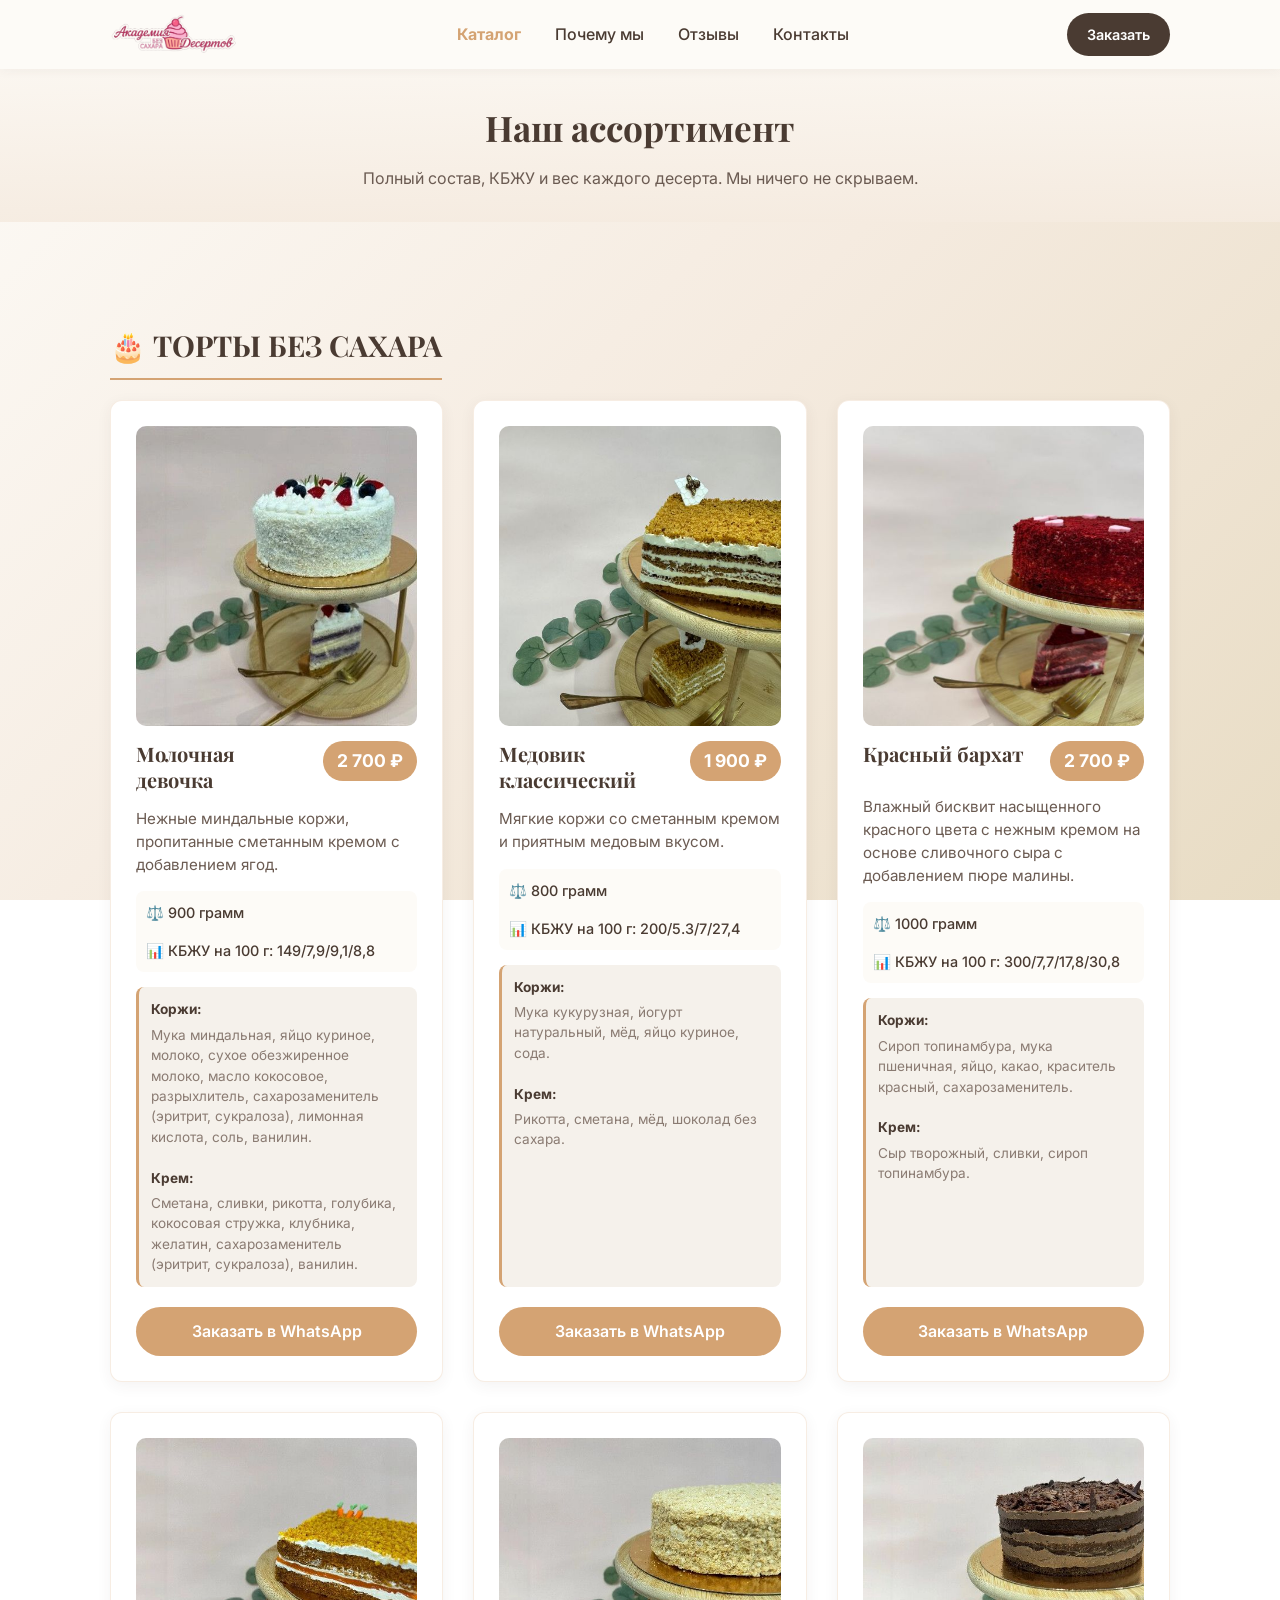
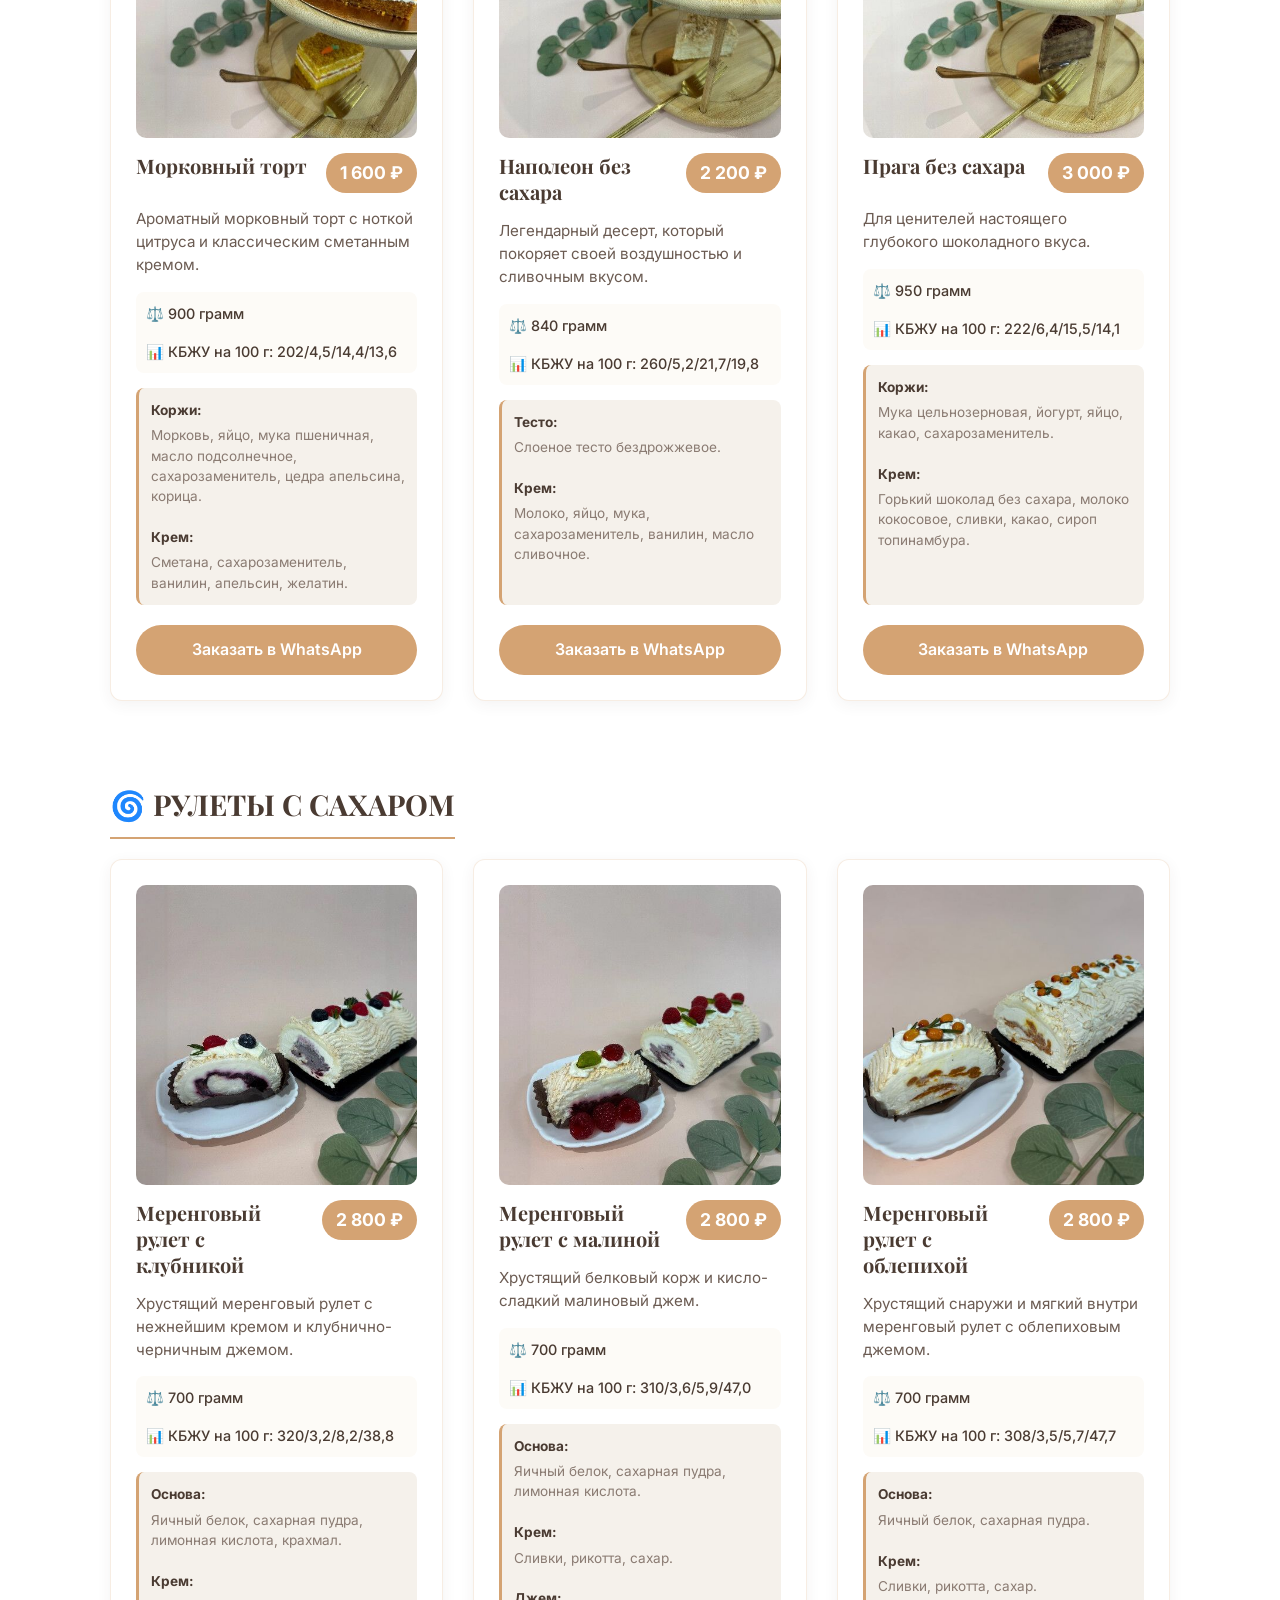
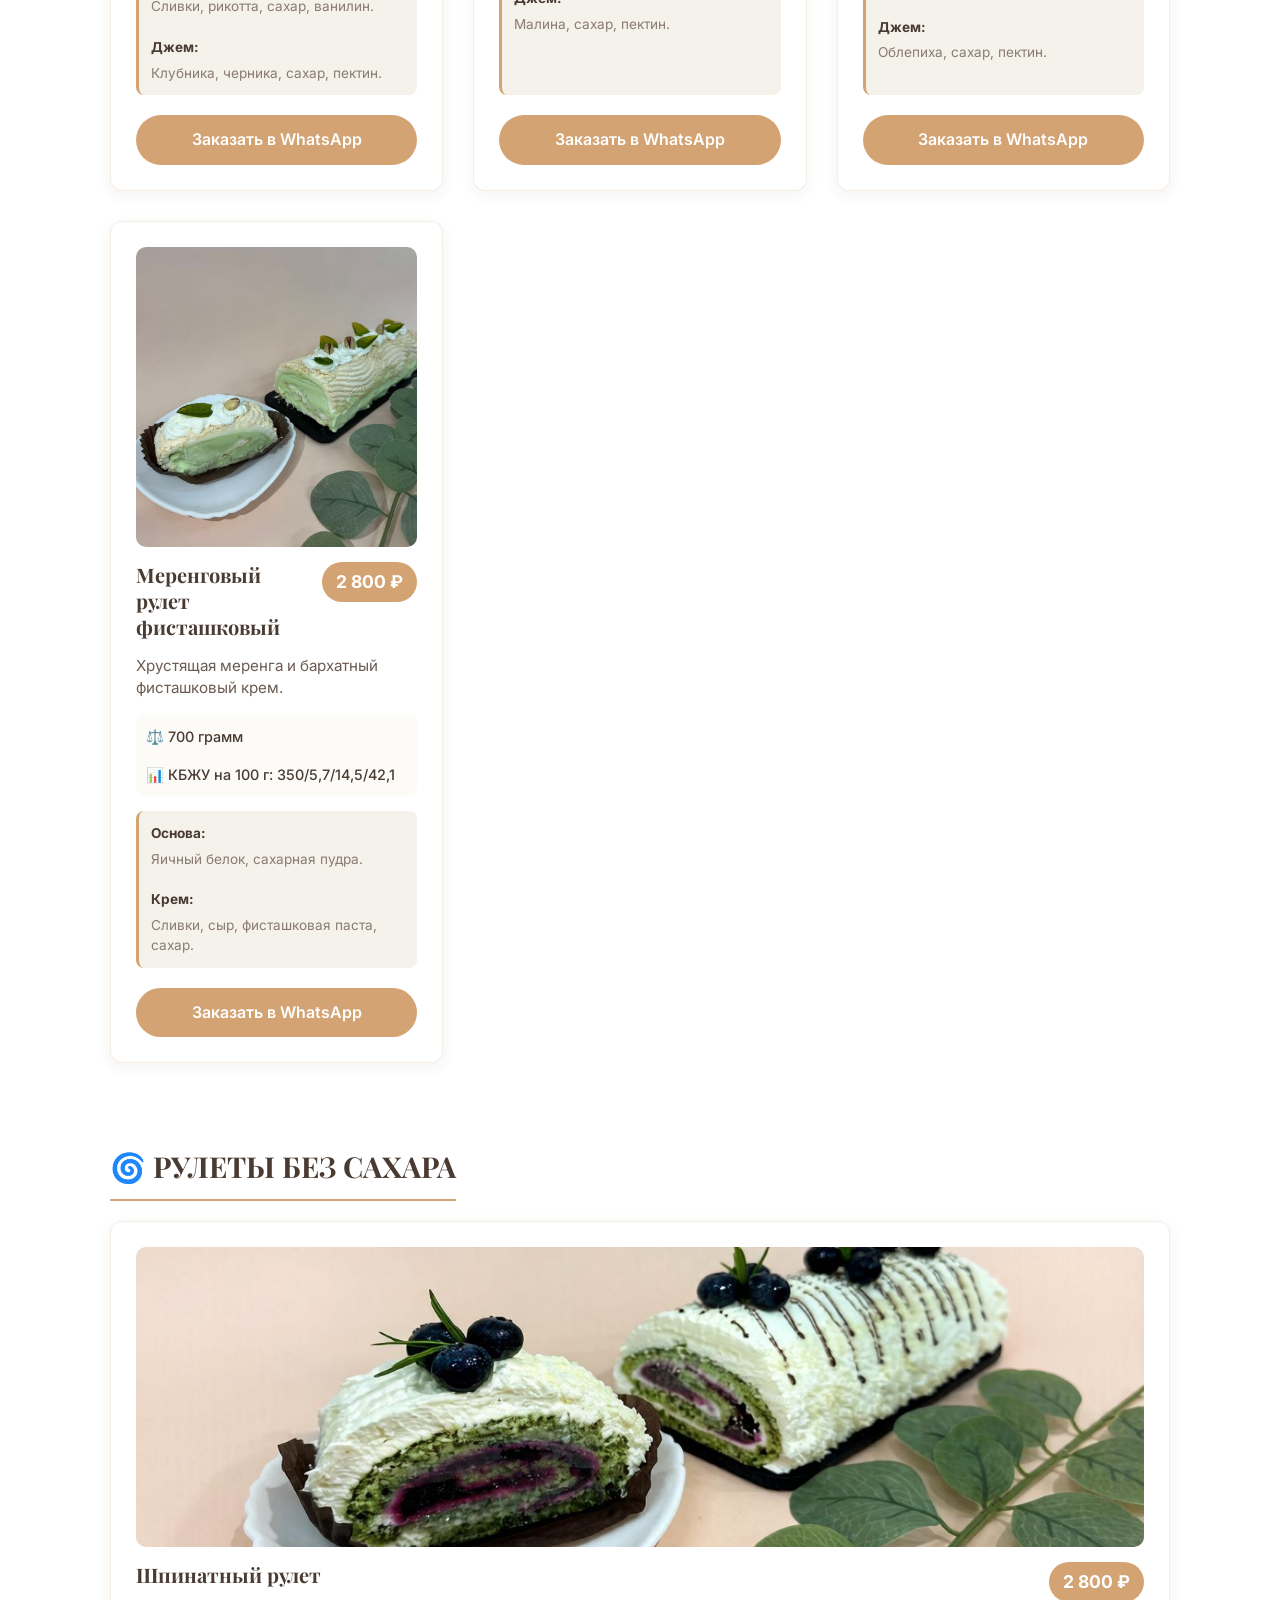
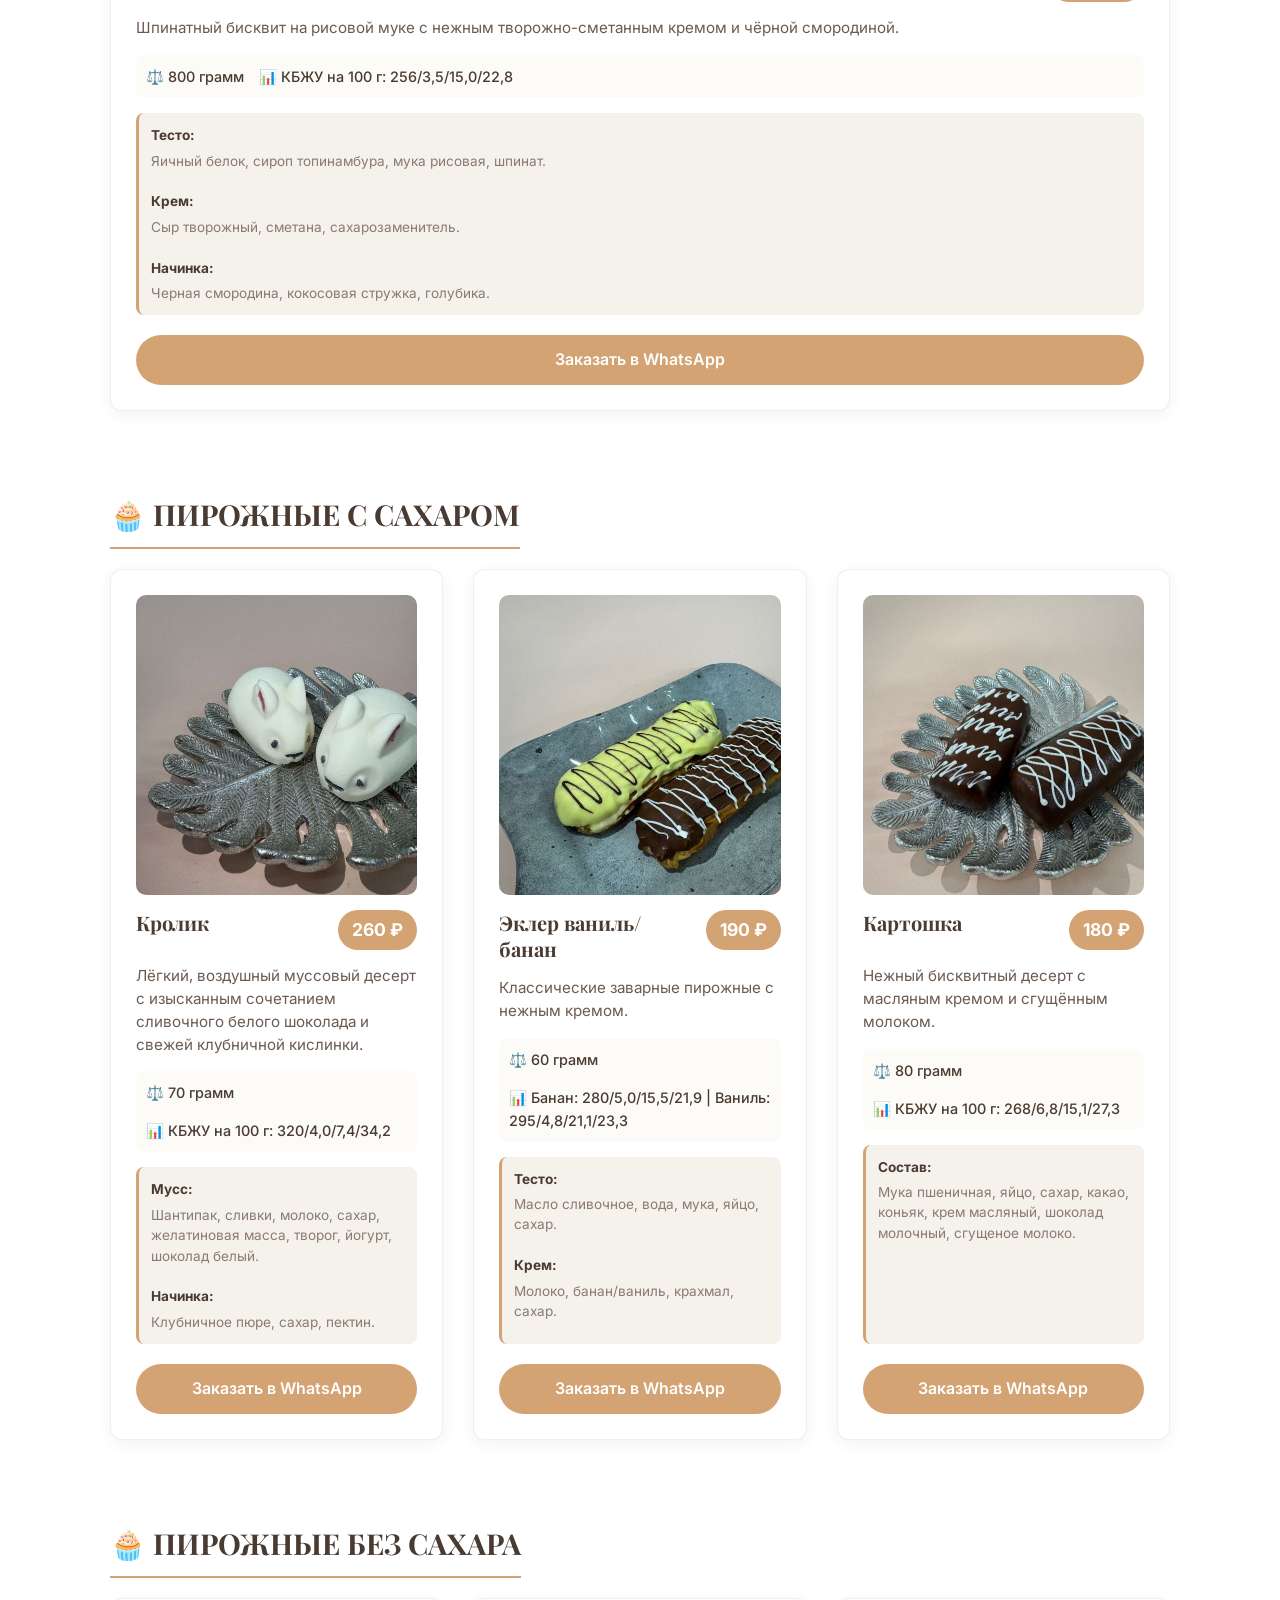
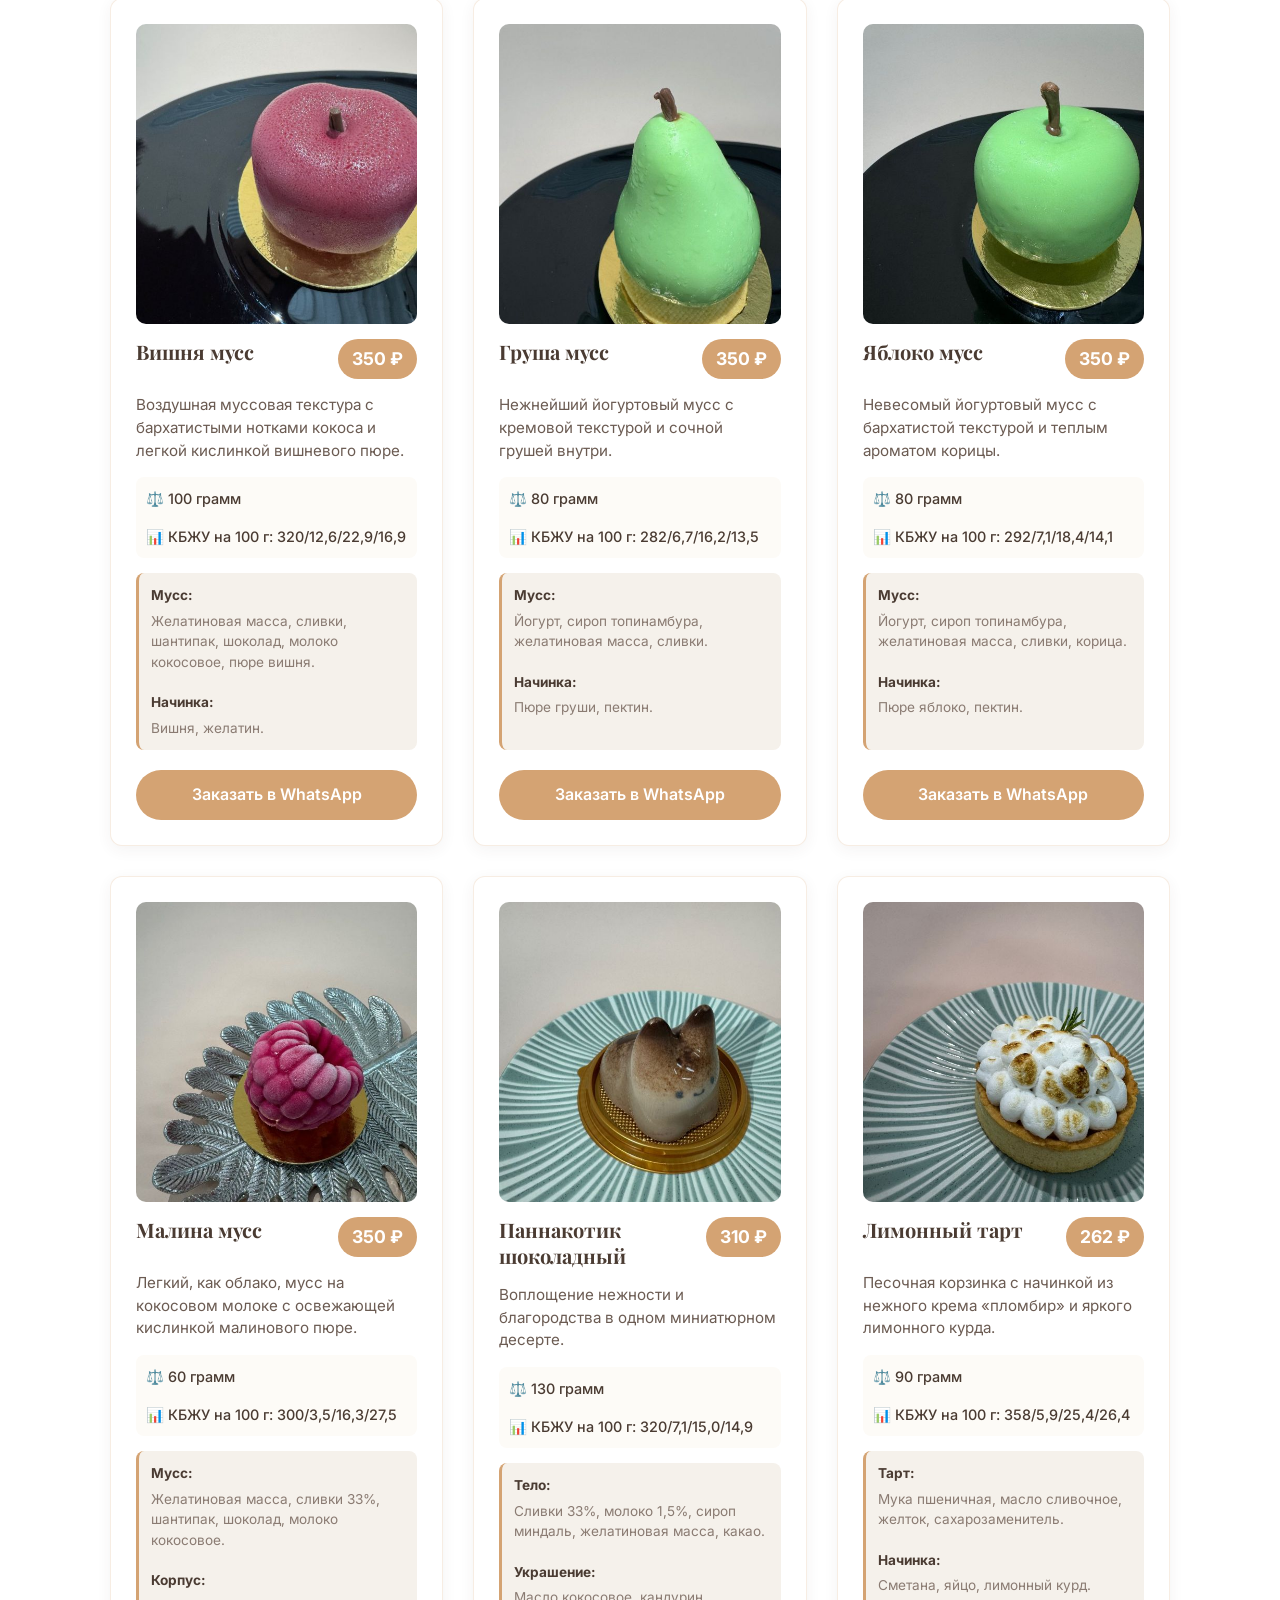
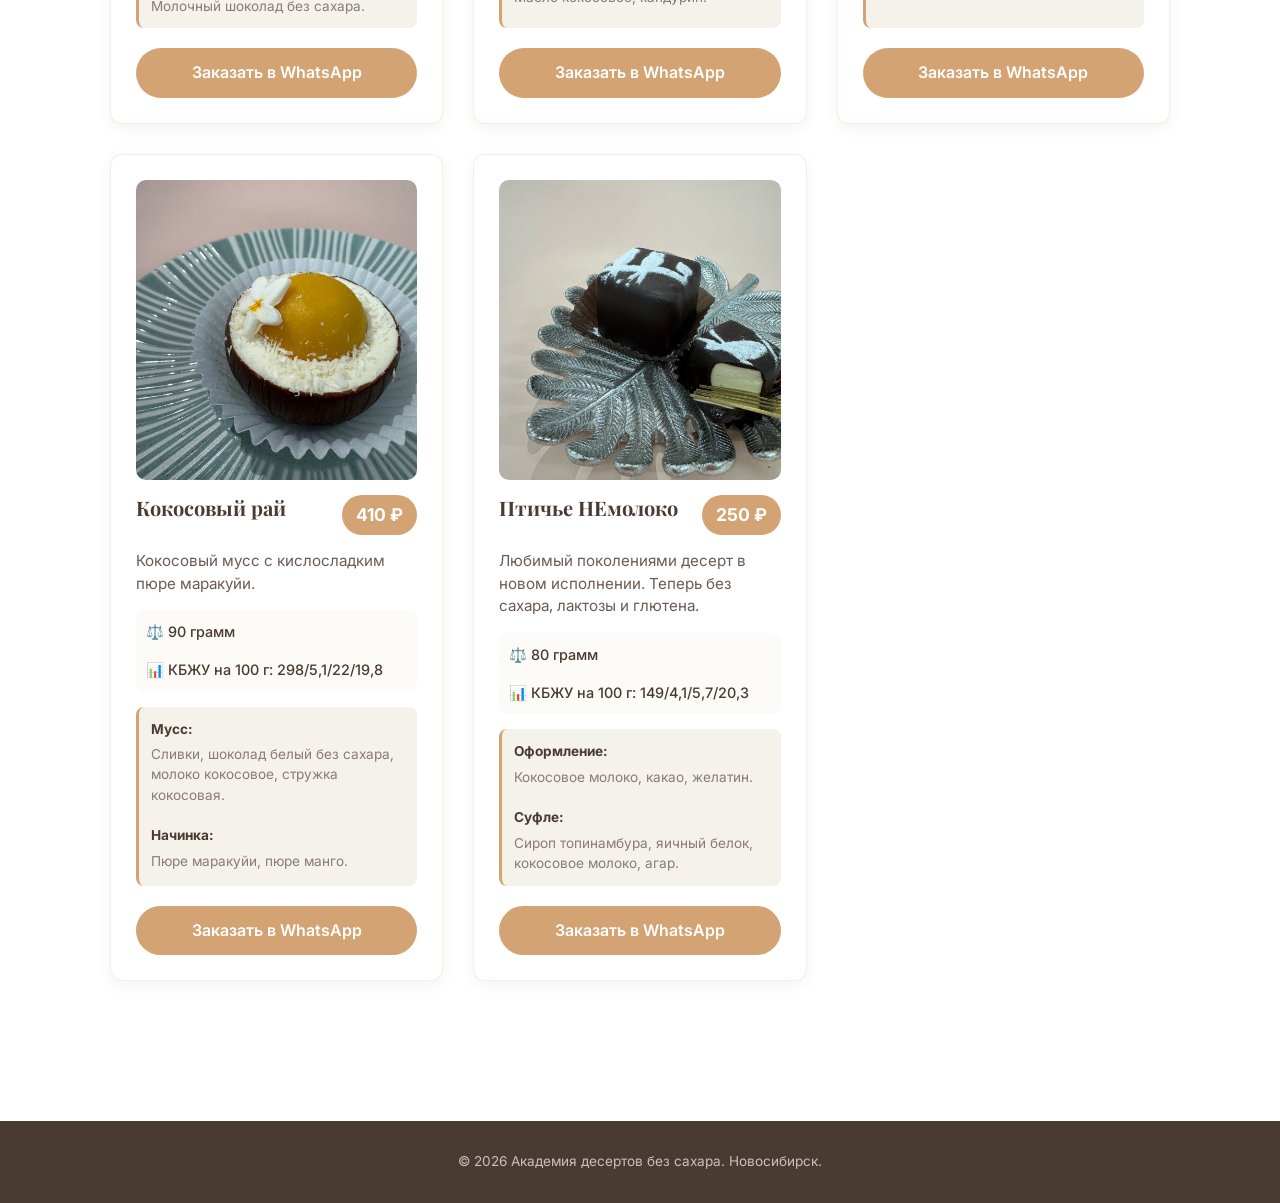
==== catalog.html @ bae2ceed "Add files via upload" ====
<!DOCTYPE html>
<html lang="ru">
<head>
    <meta charset="UTF-8">
    <meta name="viewport" content="width=device-width, initial-scale=1.0">
    <title>Каталог — Академия десертов без сахара</title>
    <link rel="stylesheet" href="style.css">
    <link href="https://fonts.googleapis.com/css2?family=Playfair+Display:wght@600;700&family=Inter:wght@400;500;600&display=swap" rel="stylesheet">
</head>
<body>

    <header class="header">
        <div class="container header-container">
            <a href="index.html" class="logo"><img src="img/logo.png" alt="Академия десертов"></a>
            <nav class="nav">
                <a href="catalog.html" class="active">Каталог</a>
                <a href="index.html#why-us">Почему мы</a>
                <a href="index.html#reviews">Отзывы</a>
                <a href="index.html#contacts">Контакты</a>
            </nav>
            <a href="order.html" class="btn btn-header">Заказать</a>
        </div>
    </header>

    <section class="catalog-header">
        <div class="container">
            <h1>Наш ассортимент</h1>
            <p>Полный состав, КБЖУ и вес каждого десерта. Мы ничего не скрываем.</p>
        </div>
    </section>

    <section class="section catalog-page">
        <div class="container">
            <div id="catalog-container"></div>
        </div>
    </section>

    <footer class="footer">
        <div class="container">
            <p style="opacity: 0.7; font-size: 0.85rem;">© 2026 Академия десертов без сахара. Новосибирск.</p>
        </div>
    </footer>

    <script src="script.js"></script>
</body>
</html>
---- style.css ----
* {
    margin: 0;
    padding: 0;
    box-sizing: border-box;
}

body {
    font-family: 'Inter', sans-serif;
    background: linear-gradient(135deg, #FDFBF7 0%, #F5EBE0 50%, #E8DCC4 100%);
    background-attachment: fixed;
    color: #4A3B32;
    line-height: 1.6;
    min-height: 100vh;
}

h1, h2, h3 {
    font-family: 'Playfair Display', serif;
}

.container {
    max-width: 1100px;
    margin: 0 auto;
    padding: 0 20px;
}

.header {
    position: fixed;
    top: 0;
    left: 0;
    width: 100%;
    background-color: rgba(253, 251, 247, 0.95);
    backdrop-filter: blur(10px);
    box-shadow: 0 2px 10px rgba(74, 59, 50, 0.05);
    z-index: 1000;
    padding: 12px 0;
}

.header-container {
    display: flex;
    justify-content: space-between;
    align-items: center;
}

.logo {
    display: flex;
    align-items: center;
    text-decoration: none;
    transition: opacity 0.3s;
}

.logo:hover {
    opacity: 0.8;
}

.logo img {
    height: 45px;
    width: auto;
    display: block;
}

.nav a {
    text-decoration: none;
    color: #4A3B32;
    margin: 0 15px;
    font-weight: 500;
    transition: color 0.3s;
}

.nav a:hover, .nav a.active {
    color: #D4A373;
}

.btn {
    display: inline-block;
    padding: 12px 28px;
    border-radius: 50px;
    text-decoration: none;
    font-weight: 600;
    transition: all 0.3s ease;
    text-align: center;
}

.btn-primary {
    background-color: #D4A373;
    color: #fff;
}

.btn-primary:hover {
    background-color: #c08e5e;
    transform: translateY(-2px);
}

.btn-secondary {
    background-color: transparent;
    border: 2px solid #4A3B32;
    color: #4A3B32;
}

.btn-secondary:hover {
    background-color: #4A3B32;
    color: #fff;
}

.btn-header {
    background-color: #4A3B32;
    color: #fff;
    padding: 10px 20px;
    font-size: 0.9rem;
}

.hero {
    padding: 160px 0 100px;
    text-align: center;
    background: linear-gradient(rgba(253, 251, 247, 0.85), rgba(253, 251, 247, 0.9));
}

.hero h1 {
    font-size: 3rem;
    margin-bottom: 20px;
    color: #4A3B32;
}

.hero .subtitle {
    font-size: 1.2rem;
    max-width: 700px;
    margin: 0 auto 40px;
    color: #6B5B52;
}

.trust-badge {
    display: inline-block;
    margin-top: 25px;
    padding: 8px 20px;
    background: rgba(255, 255, 255, 0.6);
    border-radius: 50px;
    font-size: 0.9rem;
    font-weight: 600;
    color: #4A3B32;
    backdrop-filter: blur(5px);
}

.section {
    padding: 80px 0;
}

.section-title {
    font-size: 2.2rem;
    text-align: center;
    margin-bottom: 20px;
}

.section-text {
    text-align: center;
    max-width: 700px;
    margin: 0 auto 50px;
    color: #6B5B52;
    font-size: 1.1rem;
}

.why-us {
    background-color: rgba(245, 241, 235, 0.7);
}

.features {
    display: grid;
    grid-template-columns: repeat(auto-fit, minmax(280px, 1fr));
    gap: 30px;
}

.feature-card {
    background: #fff;
    padding: 30px;
    border-radius: 15px;
    text-align: center;
    box-shadow: 0 5px 20px rgba(74, 59, 50, 0.05);
}

.feature-icon {
    font-size: 2.5rem;
    margin-bottom: 15px;
}

.feature-card h3 {
    margin-bottom: 15px;
    font-size: 1.3rem;
}

.hits-section {
    background-color: #F5F1EB;
    border-radius: 20px;
    margin: 0 20px;
}

.catalog-grid {
    display: grid;
    grid-template-columns: repeat(auto-fit, minmax(280px, 1fr));
    gap: 30px;
    margin-bottom: 40px;
}

.product-card {
    background: #fff;
    padding: 25px;
    border-radius: 15px;
    text-align: center;
    box-shadow: 0 5px 15px rgba(74, 59, 50, 0.05);
    transition: transform 0.3s ease;
}

.product-card:hover {
    transform: translateY(-5px);
}

.product-img {
    width: 100%;
    height: 300px;
    object-fit: cover;
    object-position: center;
    border-radius: 10px;
    margin-bottom: 15px;
    background-color: #eee;
}

.product-card h3 {
    font-size: 1.2rem;
    margin-bottom: 10px;
}

.price {
    font-weight: 700;
    color: #D4A373;
    font-size: 1.1rem;
    margin-bottom: 10px;
}

.description {
    font-size: 0.95rem;
    color: #6B5B52;
    margin-bottom: 20px;
}

.center-btn {
    text-align: center;
}

.reviews-grid {
    display: grid;
    grid-template-columns: repeat(auto-fit, minmax(300px, 1fr));
    gap: 30px;
}

.review-card {
    background: #fff;
    padding: 30px;
    border-radius: 15px;
    border-left: 4px solid #D4A373;
    box-shadow: 0 5px 15px rgba(74, 59, 50, 0.05);
}

.review-text {
    font-style: italic;
    margin-bottom: 15px;
    color: #4A3B32;
}

.review-author {
    font-weight: 600;
    color: #D4A373;
}

.final-cta {
    background: linear-gradient(135deg, #4A3B32 0%, #6B5B52 100%);
    text-align: center;
    border-radius: 20px;
    margin: 0 20px 40px;
}

.final-cta .section-title {
    color: #FDFBF7;
}

.final-cta .section-text {
    color: rgba(253, 251, 247, 0.85);
}

.contacts-wrapper {
    display: flex;
    flex-wrap: wrap;
    gap: 40px;
    justify-content: center;
    text-align: center;
}

.contact-info {
    flex: 1;
    min-width: 300px;
}

.contact-item {
    margin-bottom: 20px;
    font-size: 1.1rem;
}

.contact-item a {
    color: #4A3B32;
    text-decoration: none;
    font-weight: 600;
}

.footer {
    background-color: #4A3B32;
    color: #FDFBF7;
    text-align: center;
    padding: 30px 0;
    font-size: 0.9rem;
}

.catalog-header {
    padding: 100px 0 30px;
    text-align: center;
    background: linear-gradient(rgba(253, 251, 247, 0.9), rgba(245, 235, 224, 0.9));
}

.catalog-header h1 {
    font-size: 2.2rem;
    margin-bottom: 10px;
    color: #4A3B32;
}

.catalog-header p {
    font-size: 1rem;
    color: #6B5B52;
    margin-bottom: 0;
}

.catalog-page {
    padding: 60px 0 100px;
}

.nav a.active {
    color: #D4A373;
    font-weight: 700;
}

.category-title {
    font-family: 'Playfair Display', serif;
    font-size: 1.8rem;
    color: #4A3B32;
    margin: 40px 0 20px;
    padding-bottom: 10px;
    border-bottom: 2px solid #D4A373;
    display: inline-block;
}

.product-card-detailed {
    background: #fff;
    border-radius: 12px;
    padding: 25px;
    box-shadow: 0 4px 15px rgba(74, 59, 50, 0.06);
    display: flex;
    flex-direction: column;
    transition: transform 0.3s ease, box-shadow 0.3s ease;
    border: 1px solid rgba(212, 163, 115, 0.2);
}

.product-card-detailed:hover {
    transform: translateY(-4px);
    box-shadow: 0 8px 25px rgba(74, 59, 50, 0.1);
}

.card-header {
    display: flex;
    justify-content: space-between;
    align-items: flex-start;
    margin-bottom: 15px;
    gap: 15px;
}

.card-header h3 {
    font-size: 1.25rem;
    color: #4A3B32;
    margin: 0;
    line-height: 1.3;
}

.price-tag {
    background: #D4A373;
    color: #fff;
    padding: 6px 14px;
    border-radius: 20px;
    font-weight: 700;
    font-size: 1.1rem;
    white-space: nowrap;
}

.short-desc {
    color: #6B5B52;
    font-size: 0.95rem;
    margin-bottom: 15px;
    line-height: 1.5;
}

.product-meta {
    display: flex;
    flex-wrap: wrap;
    gap: 15px;
    margin-bottom: 15px;
    font-size: 0.9rem;
    color: #4A3B32;
    font-weight: 500;
    background: #FDFBF7;
    padding: 10px;
    border-radius: 8px;
}

.ingredients-box {
    font-size: 0.85rem;
    color: #8A7B72;
    line-height: 1.5;
    margin-bottom: 20px;
    flex-grow: 1;
    background: #F5F1EB;
    padding: 12px;
    border-radius: 8px;
    border-left: 3px solid #D4A373;
}

.ingredients-box strong {
    color: #4A3B32;
    display: block;
    margin-bottom: 5px;
}

.full-width {
    width: 100%;
    margin-top: auto;
}

.order-header {
    padding: 140px 0 40px;
    text-align: center;
    background: linear-gradient(rgba(253, 251, 247, 0.9), rgba(245, 235, 224, 0.9));
}

.order-header h1 {
    font-size: 2.5rem;
    margin-bottom: 15px;
    color: #4A3B32;
}

.order-header p {
    font-size: 1.1rem;
    color: #6B5B52;
}

.order-methods {
    padding: 60px 0 80px;
}

.order-card {
    background: #fff;
    border-radius: 20px;
    padding: 40px;
    margin-bottom: 30px;
    text-align: center;
    box-shadow: 0 5px 20px rgba(74, 59, 50, 0.08);
    border-left: 5px solid transparent;
    transition: transform 0.3s ease, box-shadow 0.3s ease;
}

.order-card:hover {
    transform: translateY(-5px);
    box-shadow: 0 10px 30px rgba(74, 59, 50, 0.12);
}

.order-card.yandex { border-left-color: #FC3F1D; }
.order-card.whatsapp { border-left-color: #25D366; }
.order-card.max { border-left-color: #6C5CE7; }
.order-card.phone { border-left-color: #4A3B32; }

.order-icon {
    font-size: 4rem;
    margin-bottom: 20px;
}

.order-card h2 {
    font-size: 1.8rem;
    margin-bottom: 15px;
    color: #4A3B32;
}

.order-card p {
    font-size: 1rem;
    color: #6B5B52;
    margin-bottom: 25px;
    max-width: 500px;
    margin-left: auto;
    margin-right: auto;
}

.btn-yandex { background: #FC3F1D; color: #fff; padding: 15px 40px; font-size: 1.1rem; }
.btn-yandex:hover { background: #e63215; transform: translateY(-2px); }
.btn-whatsapp { background: #25D366; color: #fff; padding: 15px 40px; font-size: 1.1rem; }
.btn-whatsapp:hover { background: #12b856; transform: translateY(-2px); }
.btn-max { background: #6C5CE7; color: #fff; padding: 15px 40px; font-size: 1.1rem; }
.btn-max:hover { background: #5a4bd6; transform: translateY(-2px); }
.btn-phone { background: #4A3B32; color: #fff; padding: 15px 40px; font-size: 1.1rem; }
.btn-phone:hover { background: #3d3029; transform: translateY(-2px); }

.order-info {
    background: #F5F1EB;
    border-radius: 20px;
    margin: 0 20px 40px;
}

.info-grid {
    display: grid;
    grid-template-columns: repeat(auto-fit, minmax(250px, 1fr));
    gap: 30px;
    margin-top: 40px;
}

.info-item {
    text-align: center;
    padding: 30px;
}

.info-number {
    width: 60px;
    height: 60px;
    background: #D4A373;
    color: #fff;
    border-radius: 50%;
    display: flex;
    align-items: center;
    justify-content: center;
    font-size: 1.5rem;
    font-weight: 700;
    margin: 0 auto 20px;
}

.info-item h3 {
    font-size: 1.3rem;
    margin-bottom: 10px;
    color: #4A3B32;
}

.info-item p {
    color: #6B5B52;
}

@media (max-width: 768px) {
    .header-container {
        flex-direction: column;
        gap: 12px;
    }
    .nav {
        display: flex;
        flex-wrap: wrap;
        justify-content: center;
        gap: 10px;
    }
    .nav a { margin: 0; font-size: 0.9rem; }
    .hero { padding: 180px 0 80px; }
    .hero h1 { font-size: 2rem; }
    .section { padding: 60px 0; }
    .trust-badge { font-size: 0.8rem; padding: 6px 15px; }
    .final-cta { margin: 0 0 40px; border-radius: 0; }
    .hits-section { margin: 0; border-radius: 0; }
    .card-header { flex-direction: column; }
    .price-tag { align-self: flex-start; margin-top: 5px; }
    .order-header { padding: 120px 0 30px; }
    .order-header h1 { font-size: 1.8rem; }
    .order-card { padding: 30px 20px; }
    .order-icon { font-size: 3rem; }
    .order-card h2 { font-size: 1.4rem; }
    .order-info { margin: 0 0 40px; border-radius: 0; }
    .logo img { height: 35px; }
}
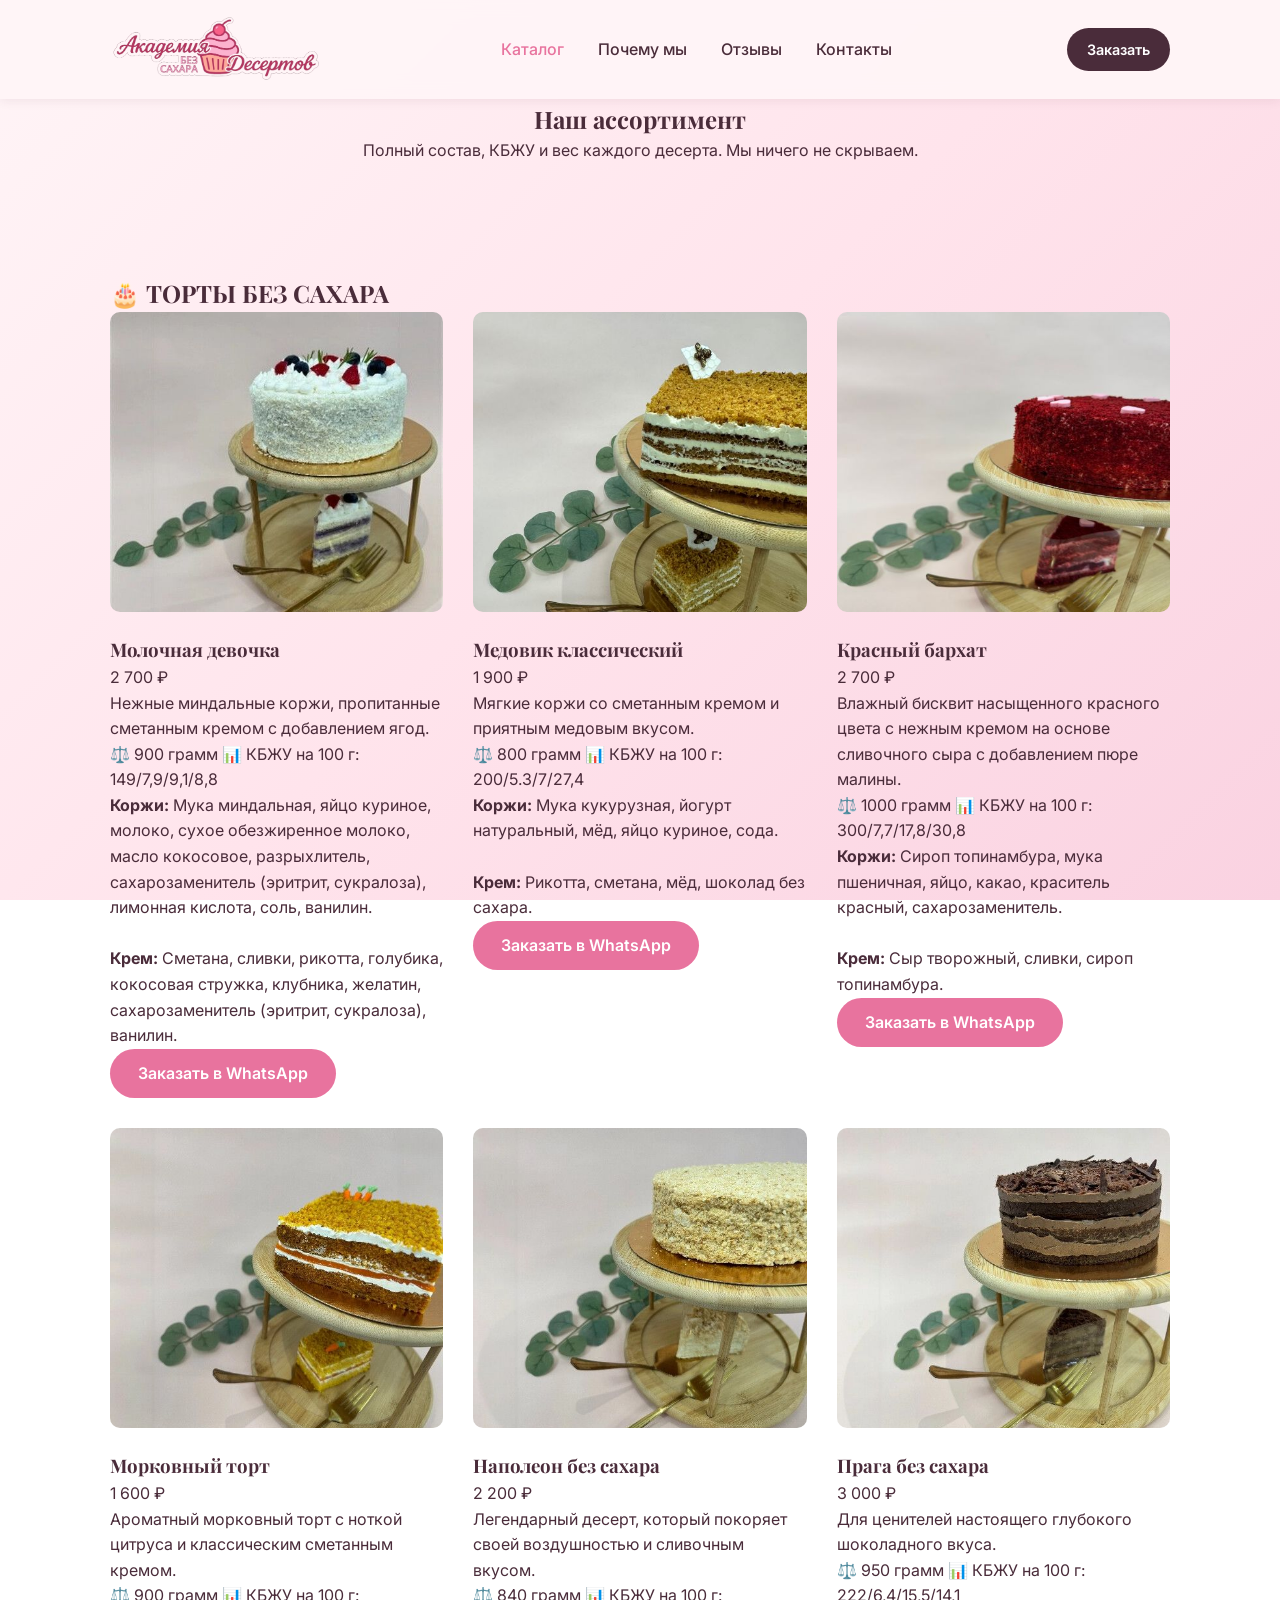
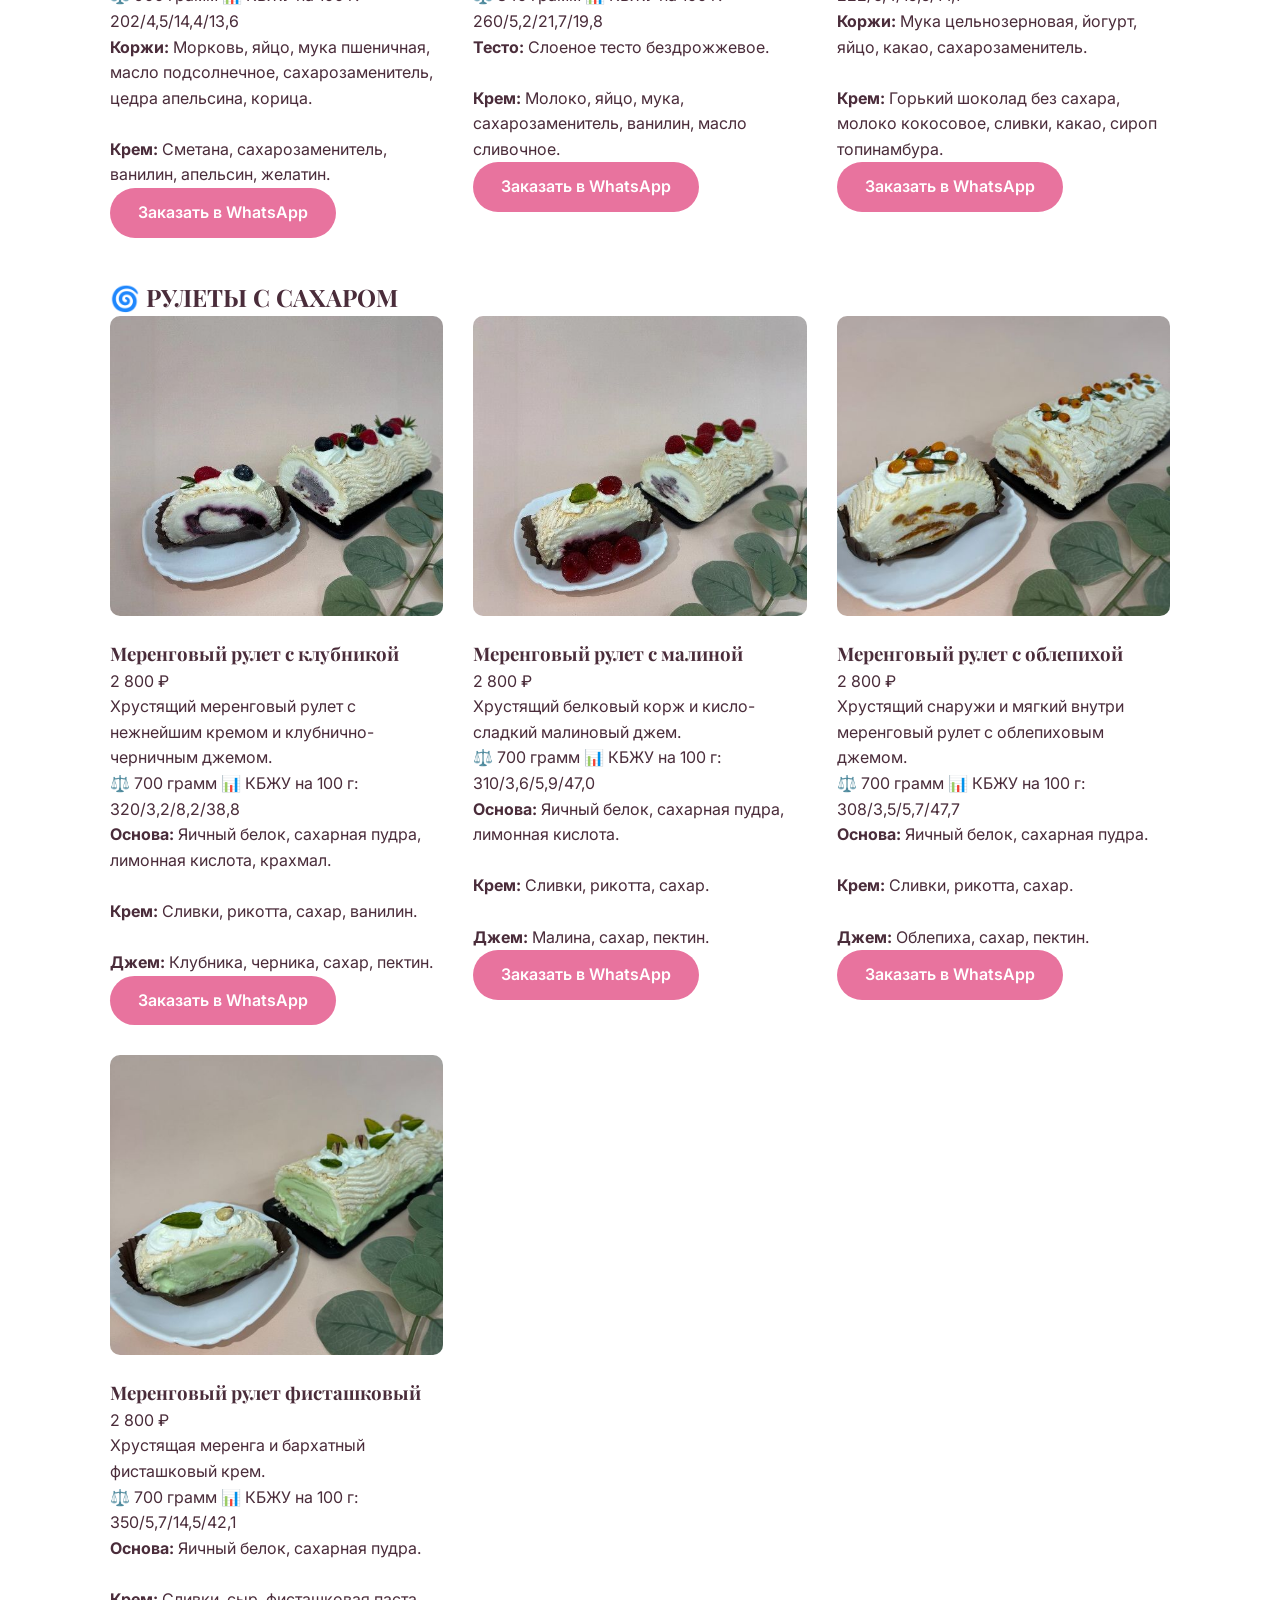
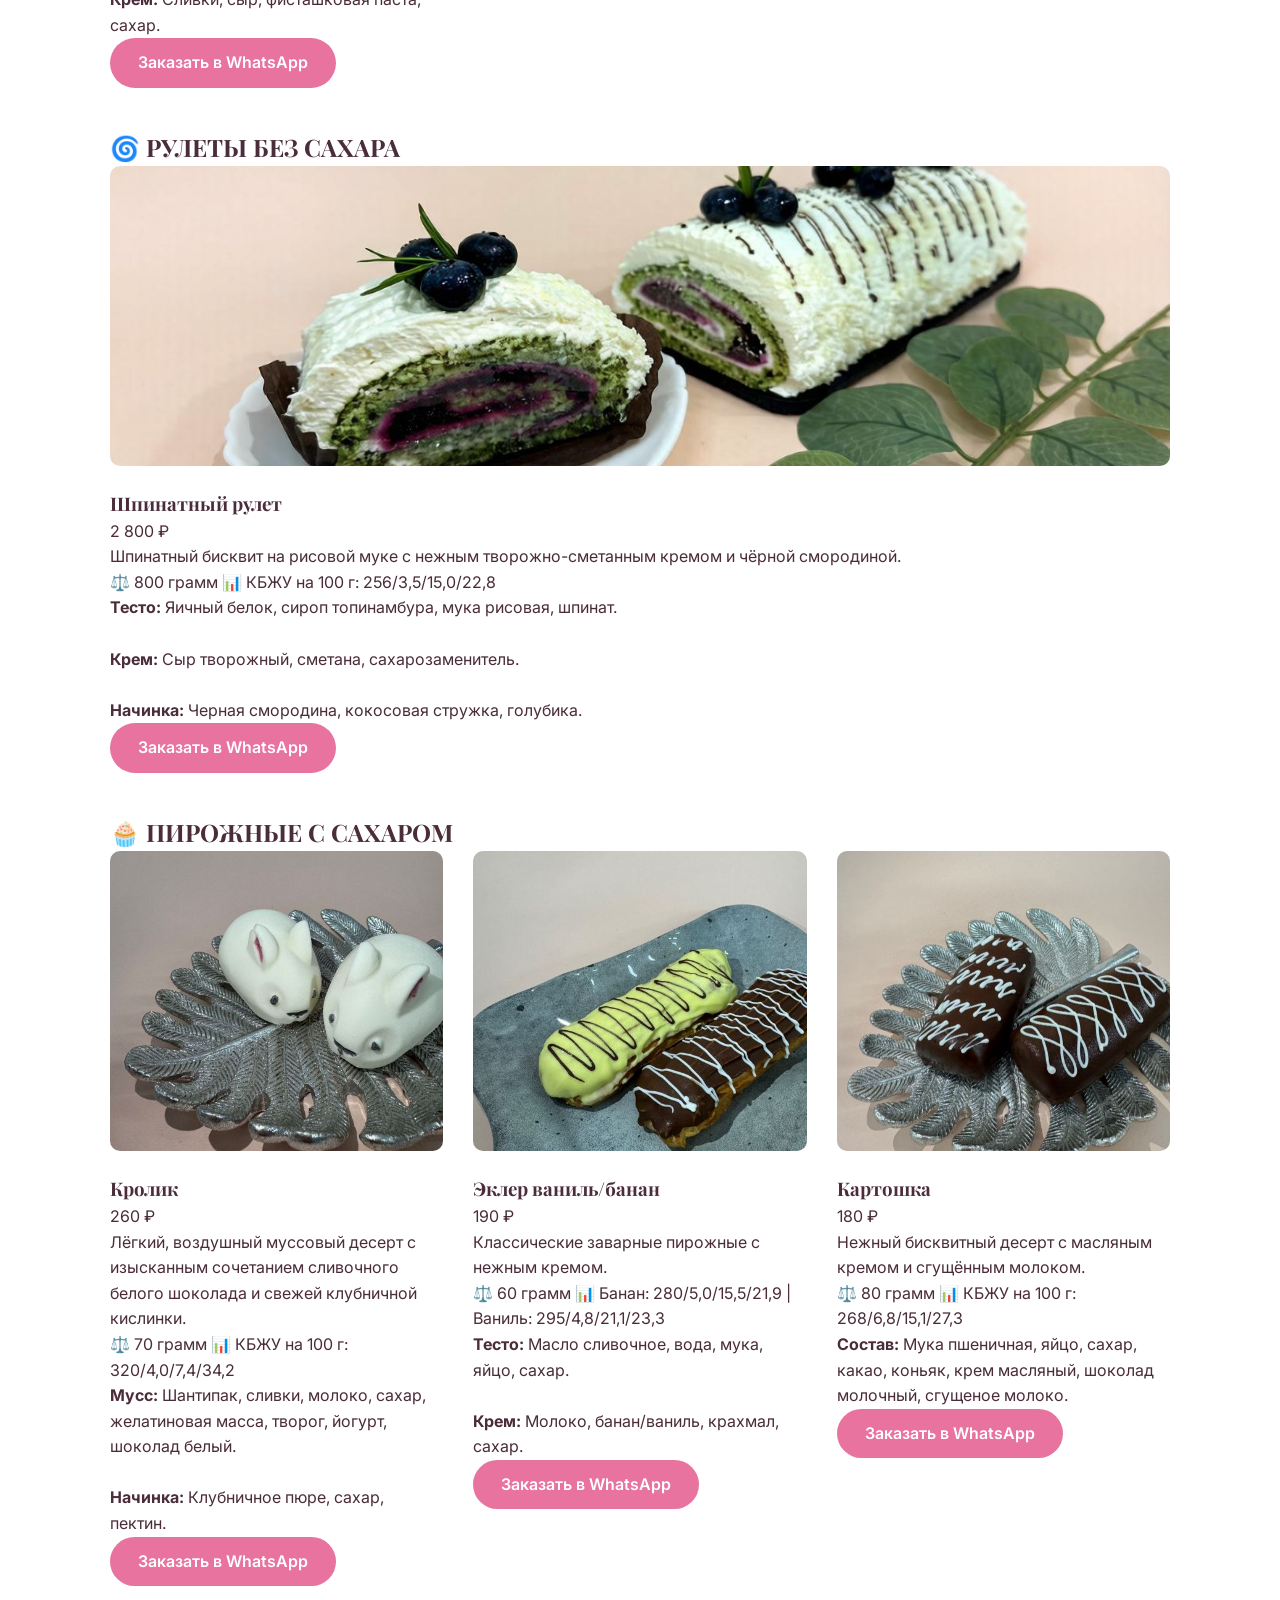
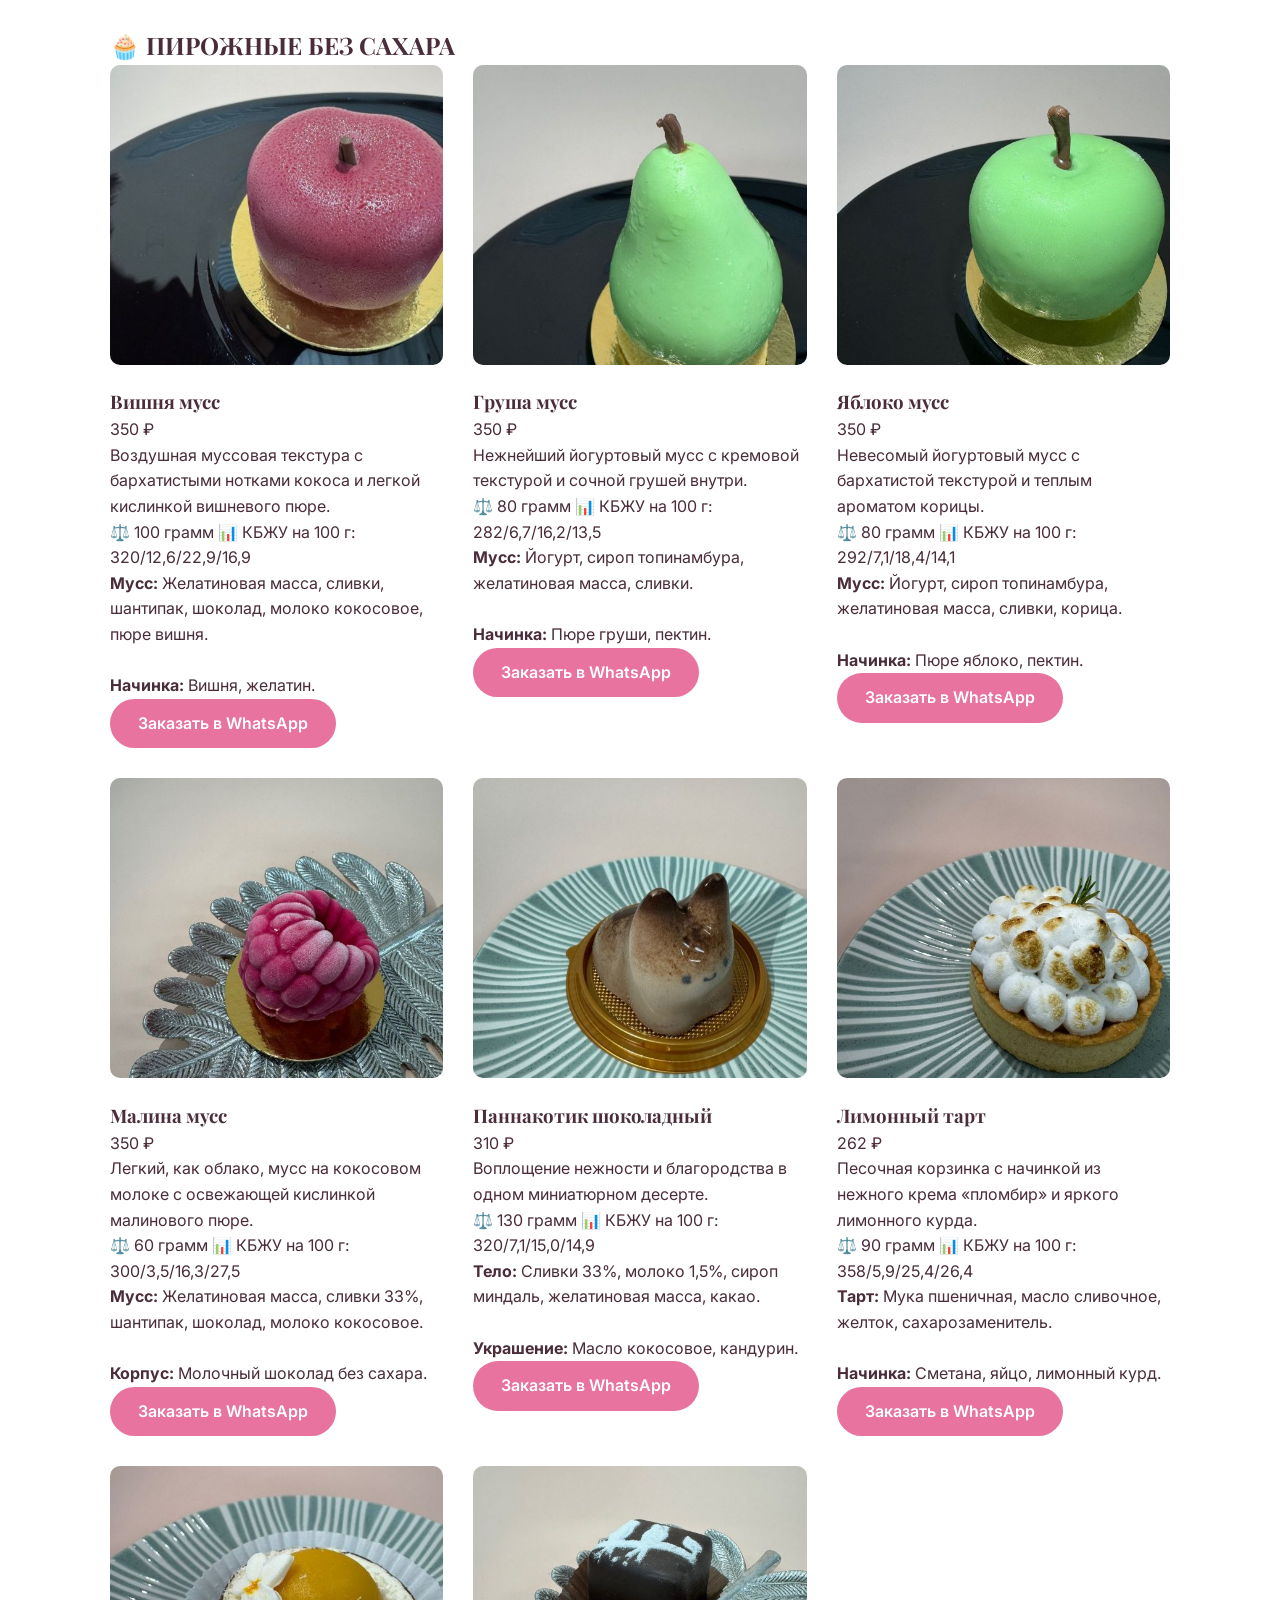
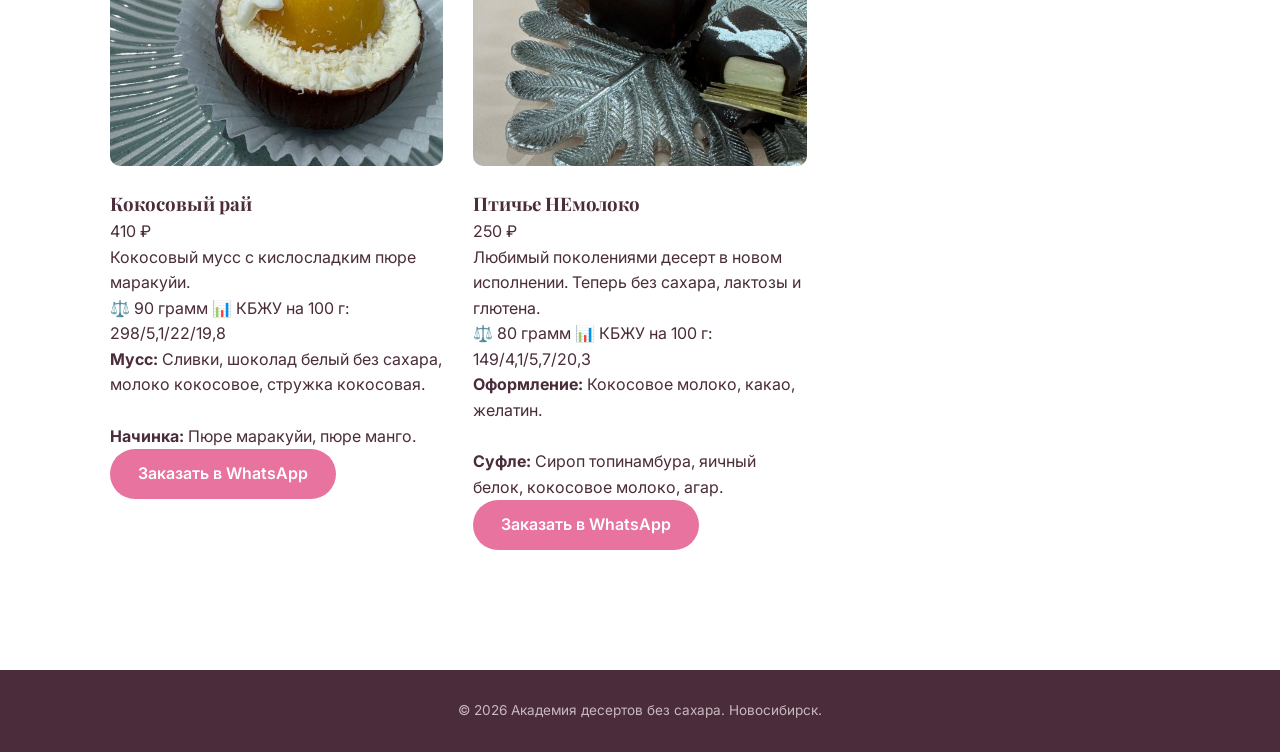
==== commit edde7819: "catalog.html" ====
--- a/catalog.html
+++ b/catalog.html
@@ -42,5 +42,18 @@
     </footer>
 
     <script src="script.js"></script>
+    <!-- Yandex.Metrika counter -->
+<script type="text/javascript">
+    (function(m,e,t,r,i,k,a){
+        m[i]=m[i]||function(){(m[i].a=m[i].a||[]).push(arguments)};
+        m[i].l=1*new Date();
+        for (var j = 0; j < document.scripts.length; j++) {if (document.scripts[j].src === r) { return; }}
+        k=e.createElement(t),a=e.getElementsByTagName(t)[0],k.async=1,k.src=r,a.parentNode.insertBefore(k,a)
+    })(window, document,'script','https://mc.yandex.ru/metrika/tag.js?id=114155155', 'ym');
+
+    ym(114155155, 'init', {ssr:true, webvisor:true, clickmap:true, ecommerce:"dataLayer", referrer: document.referrer, url: location.href, accurateTrackBounce:true, trackLinks:true});
+</script>
+<noscript><div><img src="https://mc.yandex.ru/watch/114155155" style="position:absolute; left:-9999px;" alt="" /></div></noscript>
+<!-- /Yandex.Metrika counter -->
 </body>
-</html>+</html>
--- a/style.css
+++ b/style.css
@@ -6,9 +6,9 @@
 
 body {
     font-family: 'Inter', sans-serif;
-    background: linear-gradient(135deg, #FDFBF7 0%, #F5EBE0 50%, #E8DCC4 100%);
+    background: linear-gradient(135deg, #FFF5F7 0%, #FFE4EC 50%, #FAD2E1 100%);
     background-attachment: fixed;
-    color: #4A3B32;
+    color: #4A2C3A;
     line-height: 1.6;
     min-height: 100vh;
 }
@@ -28,9 +28,9 @@
     top: 0;
     left: 0;
     width: 100%;
-    background-color: rgba(253, 251, 247, 0.95);
+    background-color: rgba(255, 245, 247, 0.95);
     backdrop-filter: blur(10px);
-    box-shadow: 0 2px 10px rgba(74, 59, 50, 0.05);
+    box-shadow: 0 2px 10px rgba(74, 44, 58, 0.08);
     z-index: 1000;
     padding: 12px 0;
 }
@@ -53,21 +53,21 @@
 }
 
 .logo img {
-    height: 45px;
+    height: 75px;
     width: auto;
     display: block;
 }
 
 .nav a {
     text-decoration: none;
-    color: #4A3B32;
+    color: #4A2C3A;
     margin: 0 15px;
     font-weight: 500;
     transition: color 0.3s;
 }
 
 .nav a:hover, .nav a.active {
-    color: #D4A373;
+    color: #E8739E;
 }
 
 .btn {
@@ -81,28 +81,28 @@
 }
 
 .btn-primary {
-    background-color: #D4A373;
+    background-color: #E8739E;
     color: #fff;
 }
 
 .btn-primary:hover {
-    background-color: #c08e5e;
+    background-color: #D4637F;
     transform: translateY(-2px);
 }
 
 .btn-secondary {
     background-color: transparent;
-    border: 2px solid #4A3B32;
-    color: #4A3B32;
+    border: 2px solid #4A2C3A;
+    color: #4A2C3A;
 }
 
 .btn-secondary:hover {
-    background-color: #4A3B32;
+    background-color: #4A2C3A;
     color: #fff;
 }
 
 .btn-header {
-    background-color: #4A3B32;
+    background-color: #4A2C3A;
     color: #fff;
     padding: 10px 20px;
     font-size: 0.9rem;
@@ -111,31 +111,31 @@
 .hero {
     padding: 160px 0 100px;
     text-align: center;
-    background: linear-gradient(rgba(253, 251, 247, 0.85), rgba(253, 251, 247, 0.9));
+    background: linear-gradient(rgba(255, 245, 247, 0.85), rgba(255, 245, 247, 0.9));
 }
 
 .hero h1 {
     font-size: 3rem;
     margin-bottom: 20px;
-    color: #4A3B32;
+    color: #4A2C3A;
 }
 
 .hero .subtitle {
     font-size: 1.2rem;
     max-width: 700px;
     margin: 0 auto 40px;
-    color: #6B5B52;
+    color: #6B4A58;
 }
 
 .trust-badge {
     display: inline-block;
     margin-top: 25px;
     padding: 8px 20px;
-    background: rgba(255, 255, 255, 0.6);
+    background: rgba(255, 255, 255, 0.7);
     border-radius: 50px;
     font-size: 0.9rem;
     font-weight: 600;
-    color: #4A3B32;
+    color: #4A2C3A;
     backdrop-filter: blur(5px);
 }
 
@@ -153,12 +153,12 @@
     text-align: center;
     max-width: 700px;
     margin: 0 auto 50px;
-    color: #6B5B52;
+    color: #6B4A58;
     font-size: 1.1rem;
 }
 
 .why-us {
-    background-color: rgba(245, 241, 235, 0.7);
+    background-color: rgba(255, 228, 236, 0.5);
 }
 
 .features {
@@ -172,7 +172,7 @@
     padding: 30px;
     border-radius: 15px;
     text-align: center;
-    box-shadow: 0 5px 20px rgba(74, 59, 50, 0.05);
+    box-shadow: 0 5px 20px rgba(74, 44, 58, 0.08);
 }
 
 .feature-icon {
@@ -186,7 +186,7 @@
 }
 
 .hits-section {
-    background-color: #F5F1EB;
+    background-color: #FFE4EC;
     border-radius: 20px;
     margin: 0 20px;
 }
@@ -203,7 +203,7 @@
     padding: 25px;
     border-radius: 15px;
     text-align: center;
-    box-shadow: 0 5px 15px rgba(74, 59, 50, 0.05);
+    box-shadow: 0 5px 15px rgba(74, 44, 58, 0.08);
     transition: transform 0.3s ease;
 }
 
@@ -218,7 +218,7 @@
     object-position: center;
     border-radius: 10px;
     margin-bottom: 15px;
-    background-color: #eee;
+    background-color: #f5d5e0;
 }
 
 .product-card h3 {
@@ -228,14 +228,14 @@
 
 .price {
     font-weight: 700;
-    color: #D4A373;
+    color: #E8739E;
     font-size: 1.1rem;
     margin-bottom: 10px;
 }
 
 .description {
     font-size: 0.95rem;
-    color: #6B5B52;
+    color: #6B4A58;
     margin-bottom: 20px;
 }
 
@@ -253,34 +253,34 @@
     background: #fff;
     padding: 30px;
     border-radius: 15px;
-    border-left: 4px solid #D4A373;
-    box-shadow: 0 5px 15px rgba(74, 59, 50, 0.05);
+    border-left: 4px solid #E8739E;
+    box-shadow: 0 5px 15px rgba(74, 44, 58, 0.08);
 }
 
 .review-text {
     font-style: italic;
     margin-bottom: 15px;
-    color: #4A3B32;
+    color: #4A2C3A;
 }
 
 .review-author {
     font-weight: 600;
-    color: #D4A373;
+    color: #E8739E;
 }
 
 .final-cta {
-    background: linear-gradient(135deg, #4A3B32 0%, #6B5B52 100%);
+    background: linear-gradient(135deg, #4A2C3A 0%, #6B4A58 100%);
     text-align: center;
     border-radius: 20px;
     margin: 0 20px 40px;
 }
 
 .final-cta .section-title {
-    color: #FDFBF7;
+    color: #FFF5F7;
 }
 
 .final-cta .section-text {
-    color: rgba(253, 251, 247, 0.85);
+    color: rgba(255, 245, 247, 0.9);
 }
 
 .contacts-wrapper {
@@ -302,14 +302,14 @@
 }
 
 .contact-item a {
-    color: #4A3B32;
+    color: #4A2C3A;
     text-decoration: none;
     font-weight: 600;
 }
 
 .footer {
-    background-color: #4A3B32;
-    color: #FDFBF7;
+    background-color: #4A2C3A;
+    color: #FFF5F7;
     text-align: center;
     padding: 30px 0;
     font-size: 0.9rem;
@@ -318,262 +318,4 @@
 .catalog-header {
     padding: 100px 0 30px;
     text-align: center;
-    background: linear-gradient(rgba(253, 251, 247, 0.9), rgba(245, 235, 224, 0.9));
-}
-
-.catalog-header h1 {
-    font-size: 2.2rem;
-    margin-bottom: 10px;
-    color: #4A3B32;
-}
-
-.catalog-header p {
-    font-size: 1rem;
-    color: #6B5B52;
-    margin-bottom: 0;
-}
-
-.catalog-page {
-    padding: 60px 0 100px;
-}
-
-.nav a.active {
-    color: #D4A373;
-    font-weight: 700;
-}
-
-.category-title {
-    font-family: 'Playfair Display', serif;
-    font-size: 1.8rem;
-    color: #4A3B32;
-    margin: 40px 0 20px;
-    padding-bottom: 10px;
-    border-bottom: 2px solid #D4A373;
-    display: inline-block;
-}
-
-.product-card-detailed {
-    background: #fff;
-    border-radius: 12px;
-    padding: 25px;
-    box-shadow: 0 4px 15px rgba(74, 59, 50, 0.06);
-    display: flex;
-    flex-direction: column;
-    transition: transform 0.3s ease, box-shadow 0.3s ease;
-    border: 1px solid rgba(212, 163, 115, 0.2);
-}
-
-.product-card-detailed:hover {
-    transform: translateY(-4px);
-    box-shadow: 0 8px 25px rgba(74, 59, 50, 0.1);
-}
-
-.card-header {
-    display: flex;
-    justify-content: space-between;
-    align-items: flex-start;
-    margin-bottom: 15px;
-    gap: 15px;
-}
-
-.card-header h3 {
-    font-size: 1.25rem;
-    color: #4A3B32;
-    margin: 0;
-    line-height: 1.3;
-}
-
-.price-tag {
-    background: #D4A373;
-    color: #fff;
-    padding: 6px 14px;
-    border-radius: 20px;
-    font-weight: 700;
-    font-size: 1.1rem;
-    white-space: nowrap;
-}
-
-.short-desc {
-    color: #6B5B52;
-    font-size: 0.95rem;
-    margin-bottom: 15px;
-    line-height: 1.5;
-}
-
-.product-meta {
-    display: flex;
-    flex-wrap: wrap;
-    gap: 15px;
-    margin-bottom: 15px;
-    font-size: 0.9rem;
-    color: #4A3B32;
-    font-weight: 500;
-    background: #FDFBF7;
-    padding: 10px;
-    border-radius: 8px;
-}
-
-.ingredients-box {
-    font-size: 0.85rem;
-    color: #8A7B72;
-    line-height: 1.5;
-    margin-bottom: 20px;
-    flex-grow: 1;
-    background: #F5F1EB;
-    padding: 12px;
-    border-radius: 8px;
-    border-left: 3px solid #D4A373;
-}
-
-.ingredients-box strong {
-    color: #4A3B32;
-    display: block;
-    margin-bottom: 5px;
-}
-
-.full-width {
-    width: 100%;
-    margin-top: auto;
-}
-
-.order-header {
-    padding: 140px 0 40px;
-    text-align: center;
-    background: linear-gradient(rgba(253, 251, 247, 0.9), rgba(245, 235, 224, 0.9));
-}
-
-.order-header h1 {
-    font-size: 2.5rem;
-    margin-bottom: 15px;
-    color: #4A3B32;
-}
-
-.order-header p {
-    font-size: 1.1rem;
-    color: #6B5B52;
-}
-
-.order-methods {
-    padding: 60px 0 80px;
-}
-
-.order-card {
-    background: #fff;
-    border-radius: 20px;
-    padding: 40px;
-    margin-bottom: 30px;
-    text-align: center;
-    box-shadow: 0 5px 20px rgba(74, 59, 50, 0.08);
-    border-left: 5px solid transparent;
-    transition: transform 0.3s ease, box-shadow 0.3s ease;
-}
-
-.order-card:hover {
-    transform: translateY(-5px);
-    box-shadow: 0 10px 30px rgba(74, 59, 50, 0.12);
-}
-
-.order-card.yandex { border-left-color: #FC3F1D; }
-.order-card.whatsapp { border-left-color: #25D366; }
-.order-card.max { border-left-color: #6C5CE7; }
-.order-card.phone { border-left-color: #4A3B32; }
-
-.order-icon {
-    font-size: 4rem;
-    margin-bottom: 20px;
-}
-
-.order-card h2 {
-    font-size: 1.8rem;
-    margin-bottom: 15px;
-    color: #4A3B32;
-}
-
-.order-card p {
-    font-size: 1rem;
-    color: #6B5B52;
-    margin-bottom: 25px;
-    max-width: 500px;
-    margin-left: auto;
-    margin-right: auto;
-}
-
-.btn-yandex { background: #FC3F1D; color: #fff; padding: 15px 40px; font-size: 1.1rem; }
-.btn-yandex:hover { background: #e63215; transform: translateY(-2px); }
-.btn-whatsapp { background: #25D366; color: #fff; padding: 15px 40px; font-size: 1.1rem; }
-.btn-whatsapp:hover { background: #12b856; transform: translateY(-2px); }
-.btn-max { background: #6C5CE7; color: #fff; padding: 15px 40px; font-size: 1.1rem; }
-.btn-max:hover { background: #5a4bd6; transform: translateY(-2px); }
-.btn-phone { background: #4A3B32; color: #fff; padding: 15px 40px; font-size: 1.1rem; }
-.btn-phone:hover { background: #3d3029; transform: translateY(-2px); }
-
-.order-info {
-    background: #F5F1EB;
-    border-radius: 20px;
-    margin: 0 20px 40px;
-}
-
-.info-grid {
-    display: grid;
-    grid-template-columns: repeat(auto-fit, minmax(250px, 1fr));
-    gap: 30px;
-    margin-top: 40px;
-}
-
-.info-item {
-    text-align: center;
-    padding: 30px;
-}
-
-.info-number {
-    width: 60px;
-    height: 60px;
-    background: #D4A373;
-    color: #fff;
-    border-radius: 50%;
-    display: flex;
-    align-items: center;
-    justify-content: center;
-    font-size: 1.5rem;
-    font-weight: 700;
-    margin: 0 auto 20px;
-}
-
-.info-item h3 {
-    font-size: 1.3rem;
-    margin-bottom: 10px;
-    color: #4A3B32;
-}
-
-.info-item p {
-    color: #6B5B52;
-}
-
-@media (max-width: 768px) {
-    .header-container {
-        flex-direction: column;
-        gap: 12px;
-    }
-    .nav {
-        display: flex;
-        flex-wrap: wrap;
-        justify-content: center;
-        gap: 10px;
-    }
-    .nav a { margin: 0; font-size: 0.9rem; }
-    .hero { padding: 180px 0 80px; }
-    .hero h1 { font-size: 2rem; }
-    .section { padding: 60px 0; }
-    .trust-badge { font-size: 0.8rem; padding: 6px 15px; }
-    .final-cta { margin: 0 0 40px; border-radius: 0; }
-    .hits-section { margin: 0; border-radius: 0; }
-    .card-header { flex-direction: column; }
-    .price-tag { align-self: flex-start; margin-top: 5px; }
-    .order-header { padding: 120px 0 30px; }
-    .order-header h1 { font-size: 1.8rem; }
-    .order-card { padding: 30px 20px; }
-    .order-icon { font-size: 3rem; }
-    .order-card h2 { font-size: 1.4rem; }
-    .order-info { margin: 0 0 40px; border-radius: 0; }
-    .logo img { height: 35px; }
-}+    background: linear-gradient(rgba(255, 245, 2
